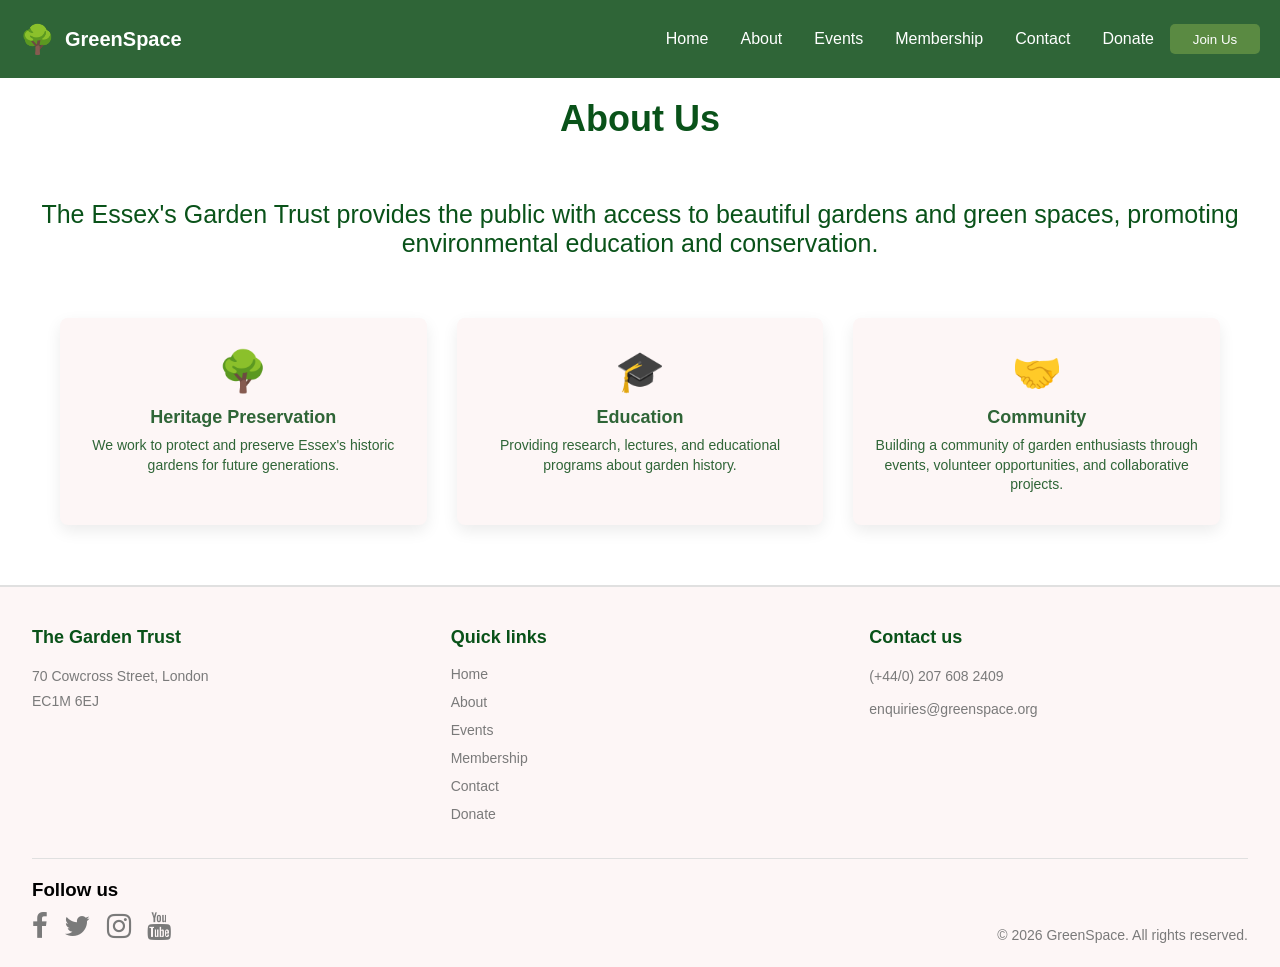
==== about.html @ cd0ab5f4 "Update About page structure and content Fixed About page section structure for cleaner layout, Impro" ====
<!DOCTYPE html>
<html lang="en">
<head>
    <meta charset="UTF-8">
    <meta name="viewport" content="width=device-width, initial-scale=1.0">
    <title>GreenSpace About</title>
    <link rel="stylesheet"href="style.css">
    <link rel="stylesheet" href="https://cdnjs.cloudflare.com/ajax/libs/font-awesome/4.7.0/css/font-awesome.min.css">
</head>
<body>
    <nav class="menu">
        <div class="logo">
            <span class="logo-icon">🌳</span>
            <span class="logo-text">GreenSpace</span>
        </div>
        <ul>
            <li><a href="index.html">Home</a></li>
            <li><a href="about.html">About</a></li>
            <li><a href="events.html">Events</a></li>
            <li><a href="membership.html">Membership</a></li>
            <li><a href="contact.html">Contact</a></li>
            <li><a href="donate.html">Donate</a></li>
            <li><button class="btn">Join Us</button></li>
        </ul>
    </nav>

    <section class="hero1">
        <h1 class="about-h1">About Us</h1>
        <p class="about-p">The Essex's Garden Trust provides the public with access to beautiful gardens and green spaces, promoting environmental education and conservation.</p>
        <div class="about-grid">
            <div class="about-card">
                <div class="sticker">🌳</div>
                <h3><a href="heritage.html">Heritage Preservation</a></h3>
                <p>We work to protect and preserve Essex's historic gardens for future generations.</p>
            </div>
            <div class="about-card">
                <div class="sticker">🎓</div>
                <h3><a href="education.html">Education</a></h3>
                <p>Providing research, lectures, and educational programs about garden history.</p>
            </div>
            <div class="about-card">
                <div class="sticker">🤝</div>
                <h3><a href="community.html">Community</a></h3>
                <p>Building a community of garden enthusiasts through events, volunteer opportunities, and collaborative projects.</p>
            </div>
        </div>
    </section>
    <section class="footer">
        <div class="box-container">
            <div class="box">
                <h3>The Garden Trust</h3>
                <p>70 Cowcross Street,
                    London
                    <br>EC1M 6EJ</p>
            </div>
            <div class="box">
                <h3>Quick links</h3>
                <a href="#index.html">Home</a>
                <a href="about.html">About</a>
                <a href="events.html">Events</a>
                <a href="membership.html">Membership</a>
                <a href="contact.html">Contact</a>
                <a href="donate.html">Donate</a>
            </div>
            <div class="box">
                <h3>Contact us</h3>
                <p>(+44/0) 207 608 2409</p>
                <p>enquiries@greenspace.org</p>
            </div>
        </div>

        <div class="footer-bottom">
            <div class="box social">
                <h3>Follow us</h3>
                <a href="https://www.facebook.com/thegardenstrust" target="_blank"><i class="fa fa-facebook"></i></a>
                <a href="https://x.com/thegardenstrust" target="_blank"><i class="fa fa-twitter"></i></a>
                <a href="https://www.instagram.com/thegardenstrust/" target="_blank"><i class="fa fa-instagram"></i></a>
                <a href="https://www.youtube.com/channel/UCpClLRc6V0T062MCHS0TSSQ" target="_blank"><i class="fa fa-youtube"></i></a>
            </div>
            <p>&copy; 2026 GreenSpace. All rights reserved.</p>
        </div>
    </section>
    
</body>
</html>
---- style.css ----
body{
    margin: 0;
    padding: 0;
    font-family: Arial, Helvetica, sans-serif;
}

.hero{
    background-image:url('nature.jpg');
    background-size: cover;
    background-position: center;
    background-repeat: no-repeat;
    min-height: 75vh;
    position: relative;
    text-align: center;
    padding: 80px 20px;
}

.hero::before{
    content: "";
    position: absolute;
    inset: 0;
    background: rgba(0, 0, 0, 0.3);
}

.hero > *{
    position: relative;
    z-index: 1;
}

.menu{
    background-color: #2F6537;
    display: flex;
    justify-content: space-between;
    align-items: center;
    padding: 0 20px;
    position:sticky;
    top: 0;
    z-index: 1000;
}

.logo{
    display: flex;
    align-items: center;
    gap: 10px;
    color: white;
    font-size: 20px;
    font-weight: bold;
}

.navbar a{
    display: block;
    padding: 14px 16px;
    text-decoration: none;
    color: white;
}

@media(max-width: 600px){
    html{
        font-size: 50%;
    }

    header, .hero, .about, .events, footer{
        padding-left: 1rem;
        padding-right: 1rem;
    }
    .about-grid, .events-grid{
        grid-template-columns: 1fr;
    }
}

@media(max-width: 760px){
    .logo-icon{
        font-size: 24px;
    }
}

.logo-icon{
    font-size: 28px;
}
ul li a{
    display:block;
    padding: 14px 16px;
    text-decoration: none;
    color: white;
}

ul{
    list-style: none;
    padding: 0;
    display: flex;
    justify-content: flex-end;
    align-items: center;
}
.btn{
    background-color: #5A8A42;
    color: white;
    border: none;
    width: 90px;
    height: 30px;
    border-radius: 5px;
    cursor: pointer;
}
h1{
    text-align: center;
    color: white;
    padding-top: 20px;
    font-size: 36px;
    margin: 0;
}
p{
    text-align: center;
    color: white;
    font-size: 24px;
    padding-top: 20px;
}
.btn1{
    background-color: #5A8A42;
    color: white;
    border: none;
    width: 150px;
    height: 40px;
    border-radius: 5px;
    cursor: pointer;
    margin-top: 30px;
    margin-right: 10px;
}
.btn1 a{
    color: white;
    text-decoration: none;
}

.btn2{
   background-color: white; 
   color: #095219;
   border: none;
   width: 150px;
   height: 40px;
   border-radius: 5px;
   cursor: pointer;
    margin-left: 0;
   margin-top: 30px;
   text-decoration-line: none;
}

.hero1{
    background-color: white;;
}

.about-h1{
    color: #095219;
    padding: 20px;
    font-size: 36px;
    text-align: center;
}

.about-p{
    color: #095219;
    padding: 15px;
    font-size: 25px;
    text-align: center;
}

.about-grid{
    display: grid;
    grid-template-columns: repeat(3, minmax(220px, 1fr));
    gap: 30px;
    padding: 20px 60px 60px;
}

.about-card{
    background: #FDF6F6;
    border-radius: 8px;
    text-align: center;
    padding: 30px 20px;
    box-shadow: 0 6px 16px rgba(0, 0, 0, 0.08);
}

.sticker{
    font-size: 40px;
    margin-bottom: 12px;
}

.about-card h3{
    color: #2F6537;
    margin: 10px 0 8px;
    font-size: 18px;
}

.about-card h3 a{
    color: #2F6537;
    text-decoration: none;
}

.about-card h3 a:hover{
    text-decoration: underline;
}

.about-card p{
    color: #2F6537;
    font-size: 14px;
    line-height: 1.4;
    padding: 0;
    margin: 0;
}

.footer .box-container{
    display: grid;
    grid-template-columns: repeat(3, minmax(220px, 1fr));
    gap: 40px;
}

.footer .box-container .box{
    display: block;
    margin-top: 0;
    color: #7a7a7a;
    padding-right: 0;
}

.footer .box-container .box h3{
    font-size: 18px;
    color: #095219;
    margin: 0 0 12px;
}

.footer .box-container .box p{
    color: #7a7a7a;
    font-size: 14px;
    line-height: 1.8;
    padding: 4px 0;
    margin: 0;
    text-align: left;
}

.footer .box-container .box a{
    display: block;
    color: #7a7a7a;
    font-size: 14px;
    padding: 6px 0;
    text-decoration: none;
}

.footer .box-container .box a:hover{
    color:#095219;
    text-decoration: underline;
}
.footer{
    background-color: #FDF6F6;
    border-top: 2px solid #e0e0e0;
    padding: 40px 32px 24px;
}

.footer-bottom{
    display: flex;
    align-items: flex-end;
    justify-content: space-between;
    gap: 20px;
    margin-top: 30px;
    padding-top: 20px;
    border-top: 1px solid #e0e0e0;
    flex-wrap: wrap;
}

.footer-bottom p{
    text-align: right;
    color: #7a7a7a;
    font-size: 14px;
    padding: 0;
    margin: 0;
}

.footer .social h3{
    margin: 0 0 10px;
}

.footer .social a{
    display: inline-block;
    margin-right: 12px;
    color: #7a7a7a;
    font-size: 28px;
    padding: 0;
}

.footer .social a:hover{
    color: #095219;
}

@media(max-width: 900px){
    .footer .box-container{
        grid-template-columns: 1fr;
        gap: 20px;
    }

    .footer-bottom{
        align-items: flex-start;
    }

    .footer-bottom p{
        text-align: left;
    }
}

.contact-section{
    background-color: #FDF6F6;
    padding: 50px 0 100px 50px;
}
.contact-section .section-title{
    text-align: center;
    color: #095219;
    font-size: 36px;
    padding-bottom: 20px;
    margin: 0;
}

.contact-section .section-content{
    text-align: center;
    color: #095219;
}
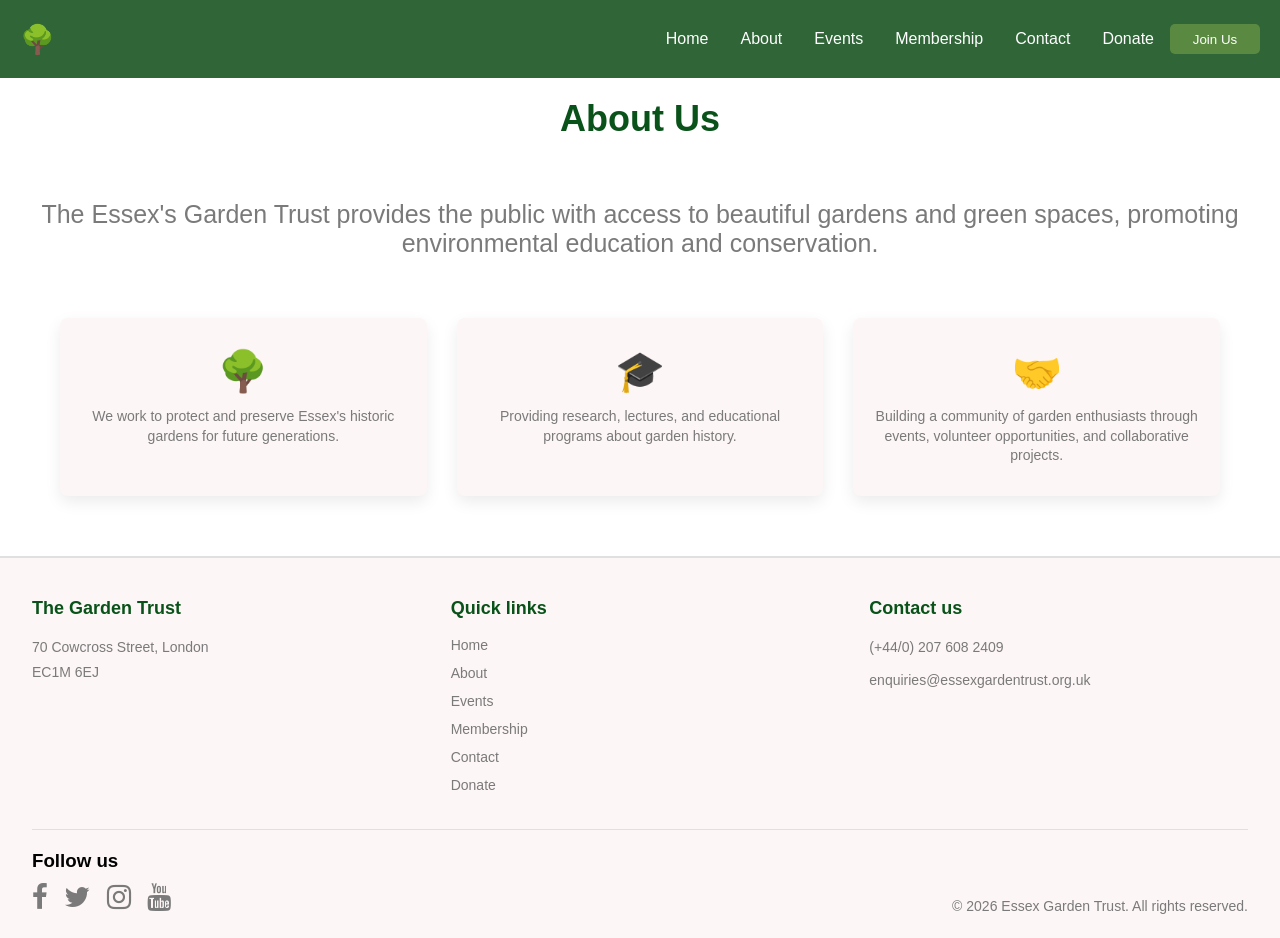
==== commit 0694ec47: "Rewrite key website sections to align with assignment requirement Refactored and rewrote parts of th" ====
--- a/about.html
+++ b/about.html
@@ -11,7 +11,6 @@
     <nav class="menu">
         <div class="logo">
             <span class="logo-icon">🌳</span>
-            <span class="logo-text">GreenSpace</span>
         </div>
         <ul>
             <li><a href="index.html">Home</a></li>
@@ -30,17 +29,14 @@
         <div class="about-grid">
             <div class="about-card">
                 <div class="sticker">🌳</div>
-                <h3><a href="heritage.html">Heritage Preservation</a></h3>
                 <p>We work to protect and preserve Essex's historic gardens for future generations.</p>
             </div>
             <div class="about-card">
                 <div class="sticker">🎓</div>
-                <h3><a href="education.html">Education</a></h3>
                 <p>Providing research, lectures, and educational programs about garden history.</p>
             </div>
             <div class="about-card">
                 <div class="sticker">🤝</div>
-                <h3><a href="community.html">Community</a></h3>
                 <p>Building a community of garden enthusiasts through events, volunteer opportunities, and collaborative projects.</p>
             </div>
         </div>
@@ -65,7 +61,7 @@
             <div class="box">
                 <h3>Contact us</h3>
                 <p>(+44/0) 207 608 2409</p>
-                <p>enquiries@greenspace.org</p>
+                <p>enquiries@essexgardentrust.org.uk</p>
             </div>
         </div>
 
@@ -77,7 +73,7 @@
                 <a href="https://www.instagram.com/thegardenstrust/" target="_blank"><i class="fa fa-instagram"></i></a>
                 <a href="https://www.youtube.com/channel/UCpClLRc6V0T062MCHS0TSSQ" target="_blank"><i class="fa fa-youtube"></i></a>
             </div>
-            <p>&copy; 2026 GreenSpace. All rights reserved.</p>
+            <p>&copy; 2026 Essex Garden Trust. All rights reserved.</p>
         </div>
     </section>
     
--- a/style.css
+++ b/style.css
@@ -139,9 +139,12 @@
    cursor: pointer;
     margin-left: 0;
    margin-top: 30px;
-   text-decoration-line: none;
-}
-
+}
+
+.btn2 a{
+    text-decoration: none;
+    color: #095219;
+}
 .hero1{
     background-color: white;;
 }
@@ -154,7 +157,7 @@
 }
 
 .about-p{
-    color: #095219;
+    color: #7a7a7a;
     padding: 15px;
     font-size: 25px;
     text-align: center;
@@ -167,6 +170,27 @@
     padding: 20px 60px 60px;
 }
 
+.button{
+    background-color: white;
+    color: #095219;
+    border: 2px solid #095219;
+    width: 110px;
+    height: 35px;
+    cursor: pointer;
+    text-align: center;
+    border-radius: 5px;
+    margin-top: 20px;
+    display: inline-block;
+    justify-content: flex-start;
+}
+.button:hover{
+    background-color: #cfe3d4;
+    color: white;
+}
+.button a{
+    color: #095219;
+    text-decoration: none;
+}
 .about-card{
     background: #FDF6F6;
     border-radius: 8px;
@@ -186,21 +210,18 @@
     font-size: 18px;
 }
 
-.about-card h3 a{
-    color: #2F6537;
-    text-decoration: none;
-}
-
-.about-card h3 a:hover{
-    text-decoration: underline;
-}
-
 .about-card p{
-    color: #2F6537;
+    color: #7a7a7a;
     font-size: 14px;
     line-height: 1.4;
     padding: 0;
     margin: 0;
+}
+
+
+.about-card .button{
+    display: block;
+    margin: 32px 0 0;
 }
 
 .footer .box-container{
@@ -299,10 +320,139 @@
     }
 }
 
+.upcoming-events h1{
+    color: #095219;
+    padding: 50px 0;
+    text-align: center;
+}
+
+.events-section{
+    background-color: #ffffff;
+    padding: 40px 0 60px;
+}
+
+.upcoming-event{
+    color: #095219;
+    text-align: center;
+    font-size: 36px;
+    margin: 0;
+    padding: 40px 0 20px;
+}
+
+.events-p{
+    text-align: center;
+    color: #095219;
+    margin: 0 0 30px;
+    font-size: 18px;
+}
+
+.events-grid{
+    display:flex;
+    gap: 30px;
+    justify-content: center;
+    padding: 0 40 60px;
+    flex-wrap: wrap;
+}
+
+.events-card{
+    background: #ffffff;
+    border-radius: 8px;
+    box-shadow: 0 6px 16px rgba( 0, 0, 0, 0.08);
+    padding: 20px;
+    max-width: 360px;
+    text-align: left;
+}
+
+.events-card img{
+    width: 100%;
+    border-radius: 6px;
+    object-fit: cover;
+    height: 200px;
+}
+
+.events-text {
+    color: #2F6537;
+    font-size: 14px;
+    margin: 6px 0 10px;
+}
+
+.events-text1{
+    color: #2F6537;
+    font-size: 14px;
+    margin: 0 0 16px;
+}
+
+.btn-event{
+    background-color: #5A8A42;
+    border: none;
+    border-radius: 5px;
+    padding: 10px 14px;
+    cursor: pointer;
+}
+
+.btn-event a{
+    color: white;
+    text-decoration: none;
+}
+
+.events-p{
+    color: #095219;
+    text-align: center;
+    font-size: 20px;
+    padding-bottom: 40px;
+    padding-top: 20px;
+    font-family: "Times New Roman", serif;
+}
+
+.events-card img{
+    width: 100%;
+    border-radius: 8px;
+    box-shadow: 0 6px 16px rgba(0, 0, 0, 0.08); 
+}
+.events-grid{
+    display: grid;
+    grid-template-columns: repeat(3, minmax(220px, 1fr));
+    gap: 30px;
+    padding: 0 60px;
+    background-color: #FDF6F6;
+    border-radius: 8px;
+}
+.btn-event:hover{
+    background-color: #4a7535;
+}
+.events-card h3{
+    color: #2F6537;
+    margin: 10px 0 8px;
+    font-size: 18px;
+    text-align: center;
+}
+
+.events-card p{
+    color: #2F6537;
+    font-size: 14px;
+    padding: 0 10px;
+    text-align: center;
+}
+
+.btn-event{
+    background-color: #5A8A42;
+    color: white;
+    border: none;
+    width: 100px;
+    height: 45px;
+    border-radius: 5px;
+}
+.btn-event a{
+    color: white;
+    text-decoration: none;
+}
+
+
 .contact-section{
     background-color: #FDF6F6;
     padding: 50px 0 100px 50px;
 }
+
 .contact-section .section-title{
     text-align: center;
     color: #095219;
@@ -310,8 +460,323 @@
     padding-bottom: 20px;
     margin: 0;
 }
-
-.contact-section .section-content{
-    text-align: center;
-    color: #095219;
-}+.contact-section .section-subtitle{
+    text-align: center;
+    color: #7a7a7a;
+    font-size: 16px;
+    padding: 40px;
+    margin: 0;
+}
+
+.contact-section .section-contect{
+    display: flex;
+    gap: 60px;
+    max-width: 1200px;
+}
+.contact-left{
+    flex: 1;
+}
+.contact-right{
+    flex: 1;
+}
+.contact-section .section-heading{
+    text-align: left;
+    color: #095219;
+    font-size: 24px;
+    padding: 0 0 20px 0;
+    margin: 0;
+}
+.contact-section .contact-info-list{
+    margin-top: 30px;
+    margin-left: 0;
+    display: flex;
+    flex-direction: column;
+    text-align: left;
+    gap: 10px;
+    padding-left: 0;
+}
+.contact-section .contact-info-list .contact-info{
+    display: flex;
+    align-items:  center;
+    gap: 16px;
+    margin-bottom: 30px 0;
+}
+.contact-section .section-heading{
+    text-align: left;
+    color: #095219;
+    font-size: 24px;
+    padding: 0 0 20px 0;
+    margin: 0;
+}
+.contact-section .contact-info-list{
+    margin-top: 30px;
+    margin-left: 0;
+    display: flex;
+    flex-direction: column;
+    text-align: left;
+    gap: 10px;
+    padding-left: 0;
+}
+.contact-section .contact-info-list .contact-info{
+    display: flex;
+    align-items: center;
+    gap: 16px;
+    margin-bottom: 30px 0;
+}
+.contact-section .contact-info-list .contact-info p{
+    color: #095219;
+    font-size: 16px;
+}
+.social-buttons{
+    display: flex;
+    gap: 15px;
+    justify-content: flex-start;
+    margin-top: 30px;
+}
+
+.social-btn{
+    background-color: #5A8A42;
+    color: white;
+    display: inline-block;
+    min-width: 120px;
+    text-align: center;
+    padding: 14px 24px;
+    border-radius: 8px;
+    text-decoration: none;
+    font-size: 14px;
+    font-weight: bold;
+    transition: background-color 0.3s;
+}
+.social-btn:hover{
+    background-color: #4a7535;
+}
+.contact-form{
+    display: flex;
+    flex-direction: column;
+    gap: 15px;
+}
+.form-input, .form-textarea{
+    padding: 12px;
+    border: 1px solid #ddd;
+    border-radius: 5px;
+    font-size: 14px;
+    font-family: Arial, sans-serif;
+}
+.form-input::placeholder, .form-textarea::placeholder{
+    color: #999;
+}
+.form-btn{
+    background-color: #5A8A42;
+    color: white;
+    width: 100%;
+    padding: 14px 30px;
+    border: none;
+    border-radius: 5px;
+    font-size: 16px;
+    font-weight: bold;
+    cursor: pointer;
+    transition: background-color 0.3s;
+}
+.form-btn:hover{
+    background-color: #4a7535;
+}
+.membership-home{
+    background: linear-gradient(to bottom,
+    #cfe3d4 0%,
+    #eaf4ee 60%,
+    #f6fbf8 100% 
+    );
+}
+
+.membership-title{
+    text-align: center;
+    color: #095219;
+    font-size: 36px;
+    padding: 50px 0 12px;
+    margin: 0;
+}
+
+.membership-section{
+    padding: 10px 24px 70px;
+}
+
+.membership-description{
+    text-align: center;
+    color:#7a7a7a;
+    font-size: 18px;
+    padding: 0 20px 40px;
+    margin: 0;
+}
+
+.membership-option{
+    display: grid;
+    grid-template-columns: repeat(3, minmax(0, 1fr));
+    gap: 22px;
+    max-width: 1100px;
+    margin: 0 auto;
+}
+
+.membership-card{
+    background: #ffffff;
+    border-radius: 12px;
+    box-shadow: 0 6px 16px rgba(0, 0, 0, 0.08);
+    border: 1px solid #d9e9dd;
+    padding: 28px 22px 22px;
+    position: relative;
+    text-align: center;
+    display: flex;
+    flex-direction: column;
+}
+
+.membership-option .membership-card h3{
+    color: #2F6537;
+    margin: 8px 0 20px;
+    font-size: 24px;
+}
+
+.membership-option .membership-card p{
+    color: #2F6537;
+    font-size: 16px;
+    padding: 0;
+    margin: 0;
+}
+
+.membership-price strong{
+    color: #69a53d;
+    font-size: 58px;
+    line-height: 1;
+}
+
+.membership-price{
+    margin-bottom: 26px !important;
+    color: #4f5d58 !important;
+    font-size: 18px !important;
+    font-weight: 500;
+}
+
+.membership-option .membership-include{
+    display: block;
+    list-style: none;
+    margin: 0;
+    padding: 0;
+    text-align: left;
+    color: #4f5d58;
+    font-size: 14px;
+}
+
+.membership-option .membership-include li{
+    border-bottom: 1px solid #e7ece9;
+    padding: 12px 0;
+}
+
+.membership-option .membership-include hr{
+    display: none;
+}
+
+.membership-button,
+.membership-button1,
+.membership-button2{
+    margin-top: 22px;
+    width: 140px;
+    align-self: center;
+    background-color: #5A8A42;
+    color: #fff;
+    border: none;
+    border-radius: 8px;
+    height: 52px;
+    font-size: 16px;
+    font-weight: 600;
+    cursor: pointer;
+}
+
+.membership-button:hover,
+.membership-button1:hover,
+.membership-button2:hover{
+    background-color: #4a7535;
+}
+
+@media (max-width: 760px){
+    .membership-option{
+        grid-template-columns: 1fr;
+    }
+}
+
+.donation-title{
+    color: #095219;
+    text-align: center;
+    font-size: 36px;
+    padding: 50px 0 12px;
+    margin: 0;
+}
+
+.donation-subtitle {
+    color: #7a7a7a;
+    text-align: center;
+    font-size: 18px;
+    padding: 0 20px 40px;
+    margin: 0;
+}
+.donation-section{
+    background-color: #FDF6F6;
+    padding: 10px 24px 70px;
+}
+.donate-card h3{
+    color: #2F6537;
+    margin: 8px 0 20px;
+    font-size: 24px;
+    text-align: center;
+}
+
+.donate-card p{
+    color: #2F6537;
+    font-size: 15px;
+    padding: 0;
+    margin: 0;
+    text-align: center;
+}
+.donate-card{
+    background: #ffffff;
+    display: grid;
+    grid-template-columns: 1fr;
+    align-items: center;
+    justify-content: center;
+    border-radius: 12px;
+    box-shadow: 0 6px 16px rgba(0, 0, 0, 0.08);
+    border: 1px solid #d9e9dd;
+    padding: 28px 22px 22px;
+    max-width: 400px;
+    margin: 0 auto;
+}
+
+.donate-btn{
+    background-color: #5A8A42;
+    color: #fff;
+    border: none;
+    border-radius: 9px;
+    height: 52px;
+    font-size: 16px;
+    font-weight: 600;
+    cursor: pointer;
+    margin: 30px auto 0;
+    width: 140px;
+    align-items: center;
+    justify-content: center;
+    display: flex;
+}
+.donate-btn:hover{
+    background-color: #4a7535;
+}
+
+.heritage-p{
+    color: black;
+    text-align: left;
+    font-size: 18px;
+    padding: 0 20px 40px;
+    margin: 0;
+}
+
+.heritage-list li{
+    color: black;
+    line-height: 80%;
+    font-size: 16px;
+}
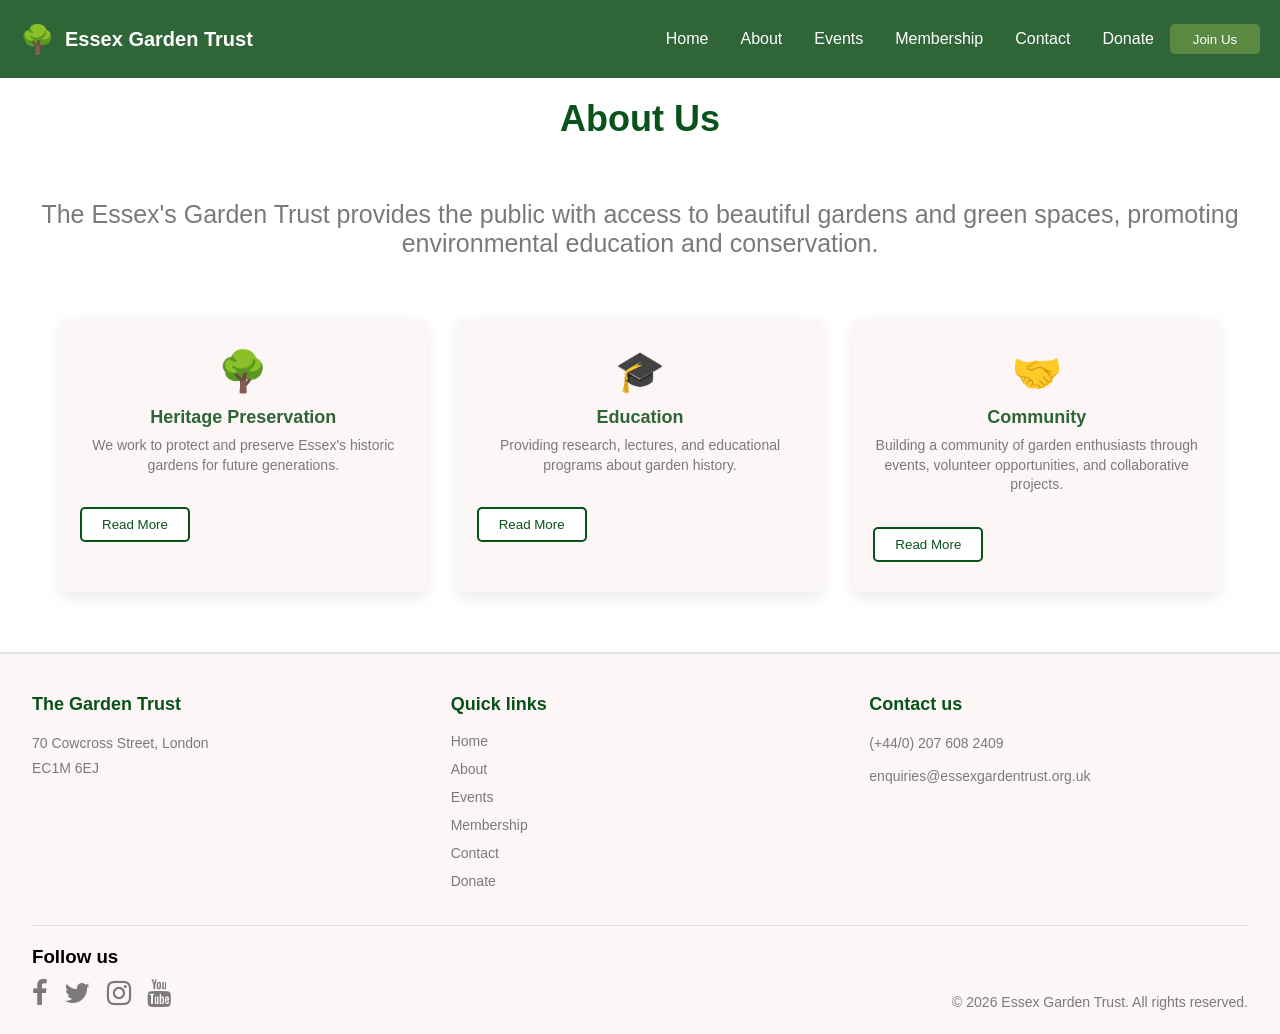
==== commit b5a95c2b: "Changed the name of the website. Updated website name" ====
--- a/about.html
+++ b/about.html
@@ -11,6 +11,7 @@
     <nav class="menu">
         <div class="logo">
             <span class="logo-icon">🌳</span>
+            <span class="logo-text">Essex Garden Trust</span>
         </div>
         <ul>
             <li><a href="index.html">Home</a></li>
@@ -29,15 +30,21 @@
         <div class="about-grid">
             <div class="about-card">
                 <div class="sticker">🌳</div>
+                <h3>Heritage Preservation</h3>
                 <p>We work to protect and preserve Essex's historic gardens for future generations.</p>
+                <button class="button"><a href="heritage.html">Read More</a></button>
             </div>
             <div class="about-card">
                 <div class="sticker">🎓</div>
+                <h3>Education</h3>
                 <p>Providing research, lectures, and educational programs about garden history.</p>
+                <button class="button"><a href="education.html">Read More</a></button>
             </div>
             <div class="about-card">
                 <div class="sticker">🤝</div>
+                <h3>Community</h3>
                 <p>Building a community of garden enthusiasts through events, volunteer opportunities, and collaborative projects.</p>
+                <button class="button"><a href="community.html">Read More</a></button>
             </div>
         </div>
     </section>
